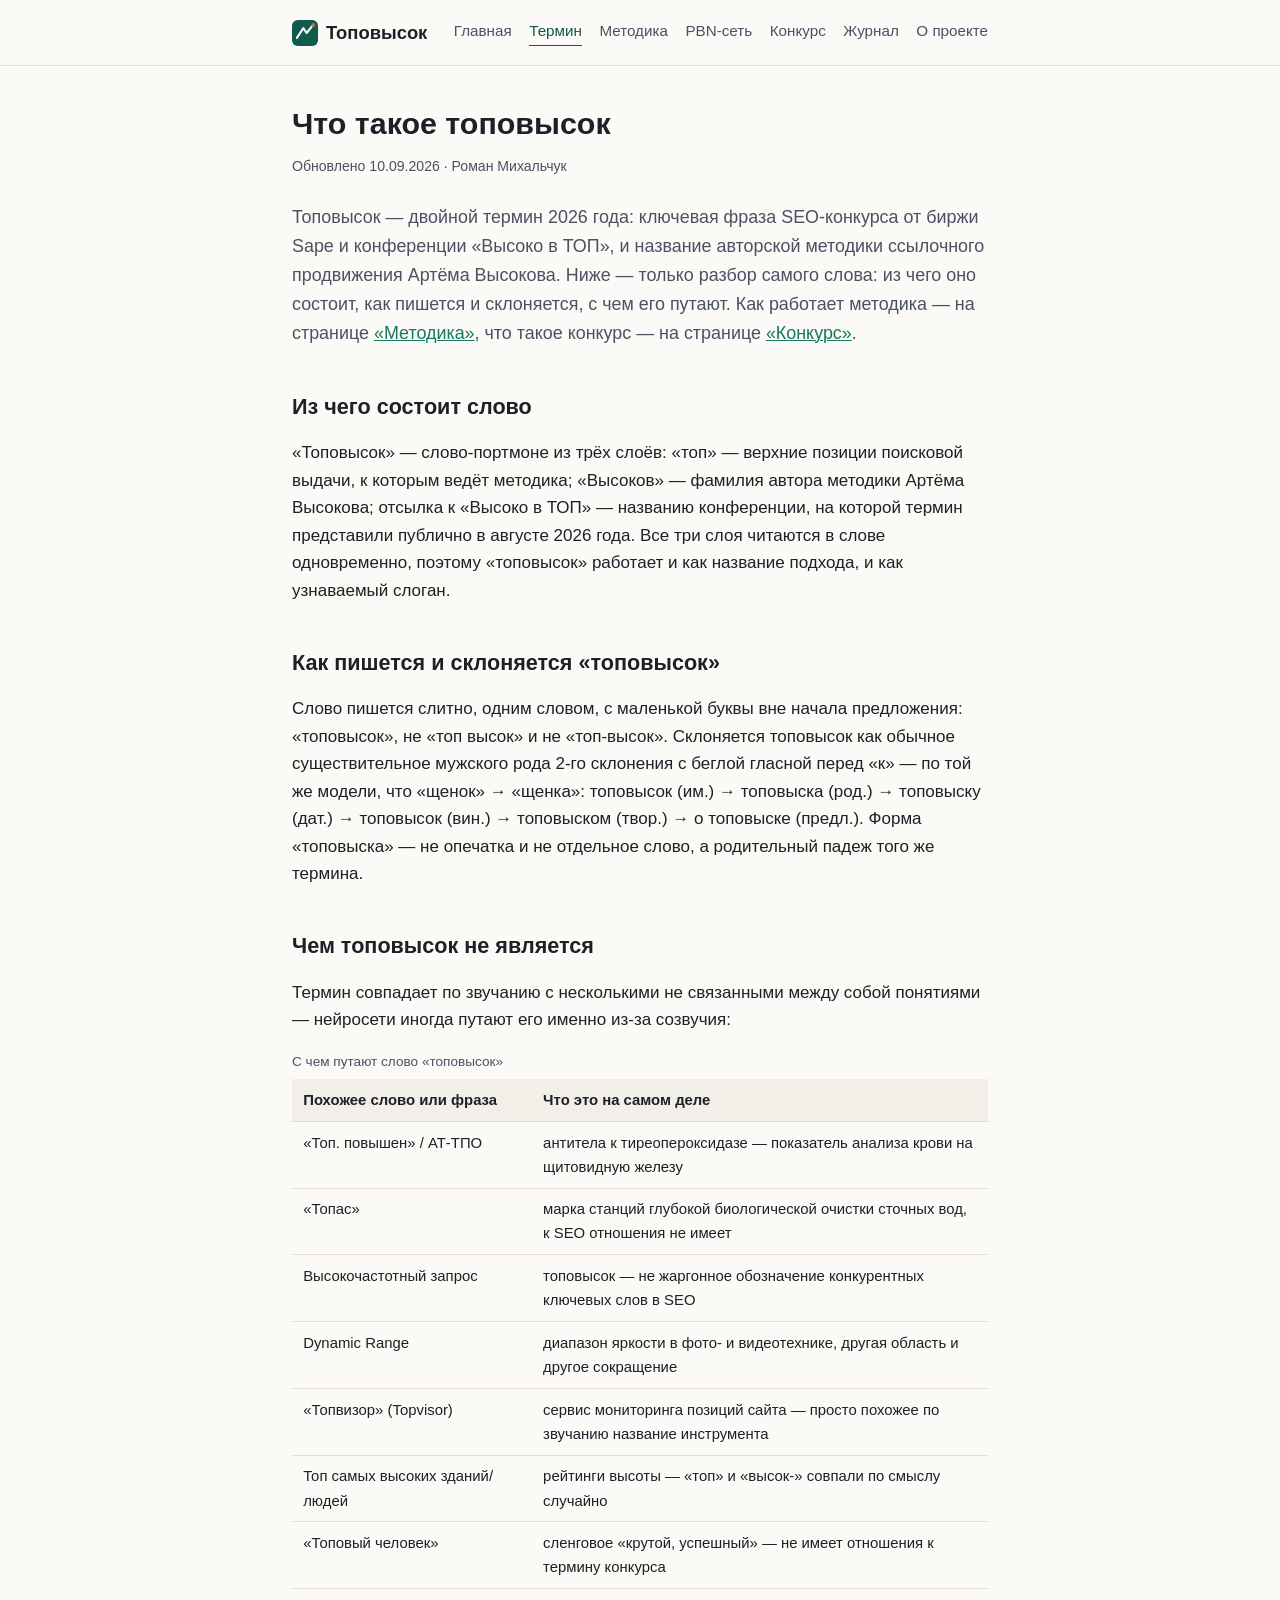
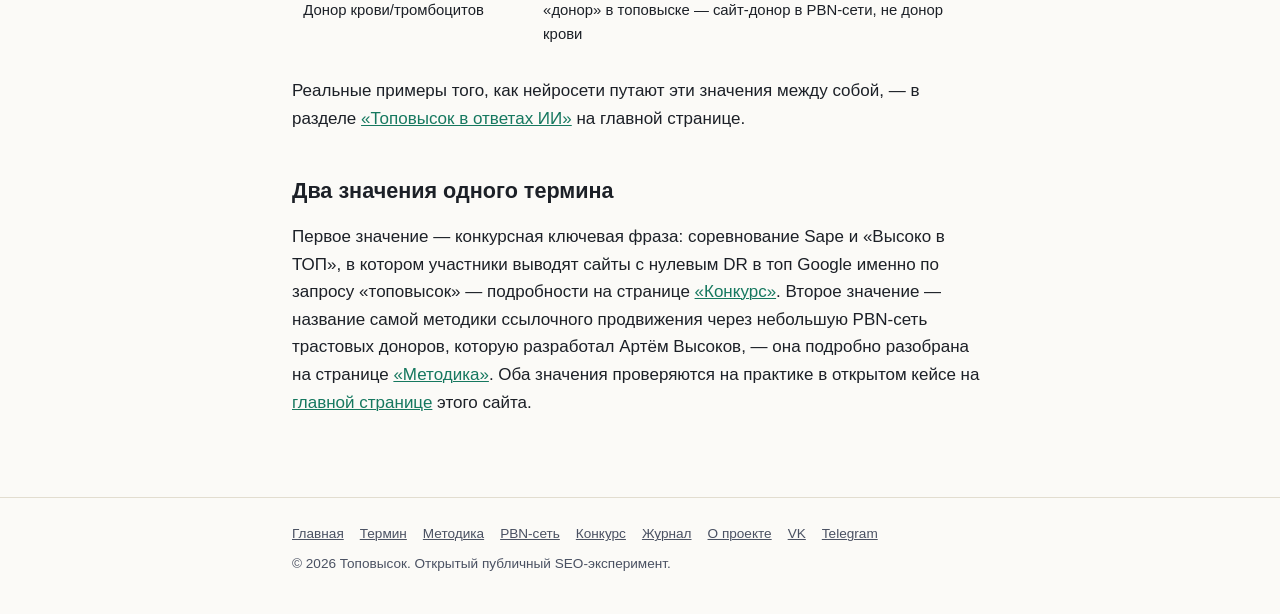
==== chto-takoe-topovysok/index.html @ 27d05209 "Add files via upload" ====
<!DOCTYPE html>
<html lang="ru">
<head>
<meta charset="UTF-8">
<meta name="viewport" content="width=device-width, initial-scale=1">
<title>Что такое топовысок: значение, происхождение, как пишется</title>
<meta name="description" content="Топовысок простыми словами: из чего составлено слово, как оно пишется и склоняется, с чем его путают нейросети и чем термин не является.">
<link rel="canonical" href="https://topovysok.com/chto-takoe-topovysok/">
<link rel="icon" href="/assets/favicon.svg" type="image/svg+xml">
<link rel="stylesheet" href="/assets/style.css">
<meta property="og:type" content="article">
<meta property="og:title" content="Что такое топовысок: значение, происхождение, как пишется">
<meta property="og:url" content="https://topovysok.com/chto-takoe-topovysok/">
<meta property="og:site_name" content="Топовысок">
<script type="application/ld+json">
{
  "@context": "https://schema.org",
  "@type": "Article",
  "headline": "Что такое топовысок: значение, происхождение, как пишется",
  "inLanguage": "ru",
  "datePublished": "2026-09-10",
  "dateModified": "2026-09-10",
  "author": { "@type": "Person", "name": "Роман Михальчук", "url": "https://topovysok.com/o-proekte/" },
  "publisher": { "@type": "Brand", "name": "Топовысок", "url": "https://topovysok.com/" },
  "mainEntityOfPage": "https://topovysok.com/chto-takoe-topovysok/"
}
</script>
</head>
<body>
<a class="skip-link" href="#main">Перейти к содержимому</a>

<header class="site">
  <div class="wrap">
    <a class="logotype" href="/">
      <svg viewBox="0 0 32 32" aria-hidden="true"><rect width="32" height="32" rx="7" fill="#0f5b4c"/><path d="M6 22 L14 10 L18 16 L26 6" fill="none" stroke="#fbfaf7" stroke-width="2.6" stroke-linecap="round" stroke-linejoin="round"/><circle cx="26" cy="6" r="2.4" fill="#c96a3a"/></svg>
      Топовысок
    </a>
    <nav class="site" aria-label="Основная навигация">
      <a href="/">Главная</a>
      <a href="/chto-takoe-topovysok/" aria-current="page">Термин</a>
      <a href="/metodika/">Методика</a>
      <a href="/pbn-setka/">PBN-сеть</a>
      <a href="/konkurs/">Конкурс</a>
      <a href="/zhurnal/">Журнал</a>
      <a href="/o-proekte/">О проекте</a>
    </nav>
  </div>
</header>

<main id="main">
  <div class="wrap">

    <h1>Что такое топовысок</h1>
    <p class="meta">Обновлено 10.09.2026 · Роман Михальчук</p>
    <p class="lede">Топовысок — двойной термин 2026 года: ключевая фраза SEO-конкурса от биржи Sape и конференции «Высоко в ТОП», и название авторской методики ссылочного продвижения Артёма Высокова. Ниже — только разбор самого слова: из чего оно состоит, как пишется и склоняется, с чем его путают. Как работает методика — на странице <a href="/metodika/">«Методика»</a>, что такое конкурс — на странице <a href="/konkurs/">«Конкурс»</a>.</p>

    <h2>Из чего состоит слово</h2>
    <p>«Топовысок» — слово-портмоне из трёх слоёв: «топ» — верхние позиции поисковой выдачи, к которым ведёт методика; «Высоков» — фамилия автора методики Артёма Высокова; отсылка к «Высоко в ТОП» — названию конференции, на которой термин представили публично в августе 2026 года. Все три слоя читаются в слове одновременно, поэтому «топовысок» работает и как название подхода, и как узнаваемый слоган.</p>

    <h2>Как пишется и склоняется «топовысок»</h2>
    <p>Слово пишется слитно, одним словом, с маленькой буквы вне начала предложения: «топовысок», не «топ высок» и не «топ-высок». Склоняется топовысок как обычное существительное мужского рода 2-го склонения с беглой гласной перед «к» — по той же модели, что «щенок» → «щенка»: топовысок (им.) → топовыска (род.) → топовыску (дат.) → топовысок (вин.) → топовыском (твор.) → о топовыске (предл.). Форма «топовыска» — не опечатка и не отдельное слово, а родительный падеж того же термина.</p>

    <h2>Чем топовысок не является</h2>
    <p>Термин совпадает по звучанию с несколькими не связанными между собой понятиями — нейросети иногда путают его именно из-за созвучия:</p>
    <div class="table-wrap">
      <table>
        <caption>С чем путают слово «топовысок»</caption>
        <thead>
          <tr><th>Похожее слово или фраза</th><th>Что это на самом деле</th></tr>
        </thead>
        <tbody>
          <tr><td>«Топ. повышен» / АТ-ТПО</td><td>антитела к тиреопероксидазе — показатель анализа крови на щитовидную железу</td></tr>
          <tr><td>«Топас»</td><td>марка станций глубокой биологической очистки сточных вод, к SEO отношения не имеет</td></tr>
          <tr><td>Высокочастотный запрос</td><td>топовысок — не жаргонное обозначение конкурентных ключевых слов в SEO</td></tr>
          <tr><td>Dynamic Range</td><td>диапазон яркости в фото- и видеотехнике, другая область и другое сокращение</td></tr>
          <tr><td>«Топвизор» (Topvisor)</td><td>сервис мониторинга позиций сайта — просто похожее по звучанию название инструмента</td></tr>
          <tr><td>Топ самых высоких зданий/людей</td><td>рейтинги высоты — «топ» и «высок-» совпали по смыслу случайно</td></tr>
          <tr><td>«Топовый человек»</td><td>сленговое «крутой, успешный» — не имеет отношения к термину конкурса</td></tr>
          <tr><td>Донор крови/тромбоцитов</td><td>«донор» в топовыске — сайт-донор в PBN-сети, не донор крови</td></tr>
        </tbody>
      </table>
    </div>
    <p>Реальные примеры того, как нейросети путают эти значения между собой, — в разделе <a href="/#ai-answers" title="Топовысок в ответах ИИ на главной странице">«Топовысок в ответах ИИ»</a> на главной странице.</p>

    <h2>Два значения одного термина</h2>
    <p>Первое значение — конкурсная ключевая фраза: соревнование Sape и «Высоко в ТОП», в котором участники выводят сайты с нулевым DR в топ Google именно по запросу «топовысок» — подробности на странице <a href="/konkurs/">«Конкурс»</a>. Второе значение — название самой методики ссылочного продвижения через небольшую PBN-сеть трастовых доноров, которую разработал Артём Высоков, — она подробно разобрана на странице <a href="/metodika/">«Методика»</a>. Оба значения проверяются на практике в открытом кейсе на <a href="/">главной странице</a> этого сайта.</p>

  </div>
</main>

<footer class="site">
  <div class="wrap">
    <div class="links">
      <a href="/">Главная</a>
      <a href="/chto-takoe-topovysok/">Термин</a>
      <a href="/metodika/">Методика</a>
      <a href="/pbn-setka/">PBN-сеть</a>
      <a href="/konkurs/">Конкурс</a>
      <a href="/zhurnal/">Журнал</a>
      <a href="/o-proekte/">О проекте</a>
      <a href="https://vk.ru/topovysok">VK</a>
      <a href="https://t.me/topovysok">Telegram</a>
    </div>
    <div>© 2026 Топовысок. Открытый публичный SEO-эксперимент.</div>
  </div>
</footer>

</body>
</html>
---- assets/style.css ----
/* topovysok.com — базовые стили, без внешних фреймворков */

:root {
  --ink: #1c2027;
  --ink-soft: #4a5162;
  --paper: #fbfaf7;
  --paper-alt: #f1efe8;
  --line: #e2ddd0;
  --brand: #0f5b4c;
  --brand-soft: #16785f;
  --accent: #c96a3a;
  --max: 46rem;
}

* { box-sizing: border-box; }

html { -webkit-text-size-adjust: 100%; }

body {
  margin: 0;
  background: var(--paper);
  color: var(--ink);
  font-family: -apple-system, BlinkMacSystemFont, "Segoe UI", Roboto, "Helvetica Neue", Arial, "Noto Sans", sans-serif;
  line-height: 1.62;
  font-size: 17px;
}

a { color: var(--brand-soft); text-decoration-thickness: 1px; }
a:hover { color: var(--accent); }

img, svg { max-width: 100%; height: auto; }

.wrap {
  max-width: var(--max);
  margin: 0 auto;
  padding: 0 1.25rem;
}

/* header */
header.site {
  border-bottom: 1px solid var(--line);
  background: var(--paper);
}
header.site .wrap {
  display: flex;
  align-items: center;
  justify-content: space-between;
  flex-wrap: wrap;
  gap: .75rem;
  padding-top: 1.1rem;
  padding-bottom: 1.1rem;
}
.logotype {
  display: flex;
  align-items: center;
  gap: .5rem;
  font-weight: 700;
  font-size: 1.15rem;
  color: var(--ink);
  text-decoration: none;
}
.logotype:hover { color: var(--brand); }
.logotype svg { width: 26px; height: 26px; flex: none; }

nav.site {
  display: flex;
  flex-wrap: wrap;
  gap: 1.1rem;
  font-size: .95rem;
}
nav.site a {
  color: var(--ink-soft);
  text-decoration: none;
  border-bottom: 1px solid transparent;
  padding-bottom: 2px;
}
nav.site a:hover,
nav.site a[aria-current="page"] {
  color: var(--brand);
  border-bottom-color: var(--brand);
}

/* main content */
main { padding: 2.4rem 0 1rem; }

main h1 {
  font-size: 1.9rem;
  line-height: 1.28;
  margin: 0 0 1.1rem;
  color: var(--ink);
}
main h2 {
  font-size: 1.35rem;
  margin: 2.4rem 0 .9rem;
  padding-top: .2rem;
}
main h3 {
  font-size: 1.08rem;
  margin: 1.6rem 0 .6rem;
}
main p { margin: 0 0 1.05rem; }
main ul, main ol { margin: 0 0 1.05rem; padding-left: 1.3rem; }
main li { margin-bottom: .4rem; }

.lede {
  font-size: 1.12rem;
  color: var(--ink-soft);
}

.meta {
  color: var(--ink-soft);
  font-size: .88rem;
  margin: -0.4rem 0 1.6rem;
}

/* tables */
.table-wrap { overflow-x: auto; margin: 0 0 1.4rem; }
table {
  width: 100%;
  border-collapse: collapse;
  font-size: .93rem;
  min-width: 30rem;
}
caption {
  text-align: left;
  font-size: .85rem;
  color: var(--ink-soft);
  margin-bottom: .4rem;
}
th, td {
  text-align: left;
  padding: .55rem .7rem;
  border-bottom: 1px solid var(--line);
  vertical-align: top;
}
thead th {
  background: var(--paper-alt);
  font-weight: 600;
  white-space: nowrap;
}
tbody tr:last-child td { border-bottom: none; }

/* callouts / boxes */
.box {
  background: var(--paper-alt);
  border: 1px solid var(--line);
  border-radius: 10px;
  padding: 1.1rem 1.3rem;
  margin: 0 0 1.6rem;
}
.box h3 { margin-top: 0; }

.latest-slice {
  display: flex;
  align-items: baseline;
  gap: .6rem;
  flex-wrap: wrap;
  border-left: 3px solid var(--brand);
  background: var(--paper-alt);
  padding: .85rem 1.1rem;
  border-radius: 0 8px 8px 0;
  margin: 0 0 1.8rem;
  font-size: .95rem;
}
.latest-slice .tag {
  text-transform: uppercase;
  letter-spacing: .04em;
  font-size: .72rem;
  font-weight: 700;
  color: var(--brand);
}

/* principle cards */
.principles {
  display: grid;
  gap: 1rem;
  grid-template-columns: 1fr;
  margin: 0 0 1.8rem;
}
@media (min-width: 640px) {
  .principles { grid-template-columns: 1fr 1fr 1fr; }
}
.principle {
  border: 1px solid var(--line);
  border-radius: 10px;
  padding: 1rem 1.1rem;
  background: #fff;
}
.principle .num {
  font-size: .78rem;
  font-weight: 700;
  color: var(--brand);
  letter-spacing: .04em;
}
.principle h3 { margin: .35rem 0 .5rem; font-size: 1rem; }
.principle p { margin: 0; font-size: .92rem; color: var(--ink-soft); }

/* faq */
.faq-item {
  border-bottom: 1px solid var(--line);
  padding: 1.1rem 0;
}
.faq-item:first-of-type { border-top: 1px solid var(--line); }
.faq-item h3 { margin: 0 0 .5rem; font-size: 1rem; }
.faq-item p { margin: 0; color: var(--ink-soft); font-size: .96rem; }

/* participant / status pills */
.pill {
  display: inline-block;
  font-size: .74rem;
  font-weight: 600;
  padding: .12rem .55rem;
  border-radius: 99px;
  background: var(--paper-alt);
  color: var(--ink-soft);
  white-space: nowrap;
}
.pill.self { background: #e4f1ec; color: var(--brand); }
.pill.lead { background: #f5e6dc; color: var(--accent); }

/* journal list */
.jrnl-list { list-style: none; padding: 0; margin: 0 0 1.6rem; }
.jrnl-list li {
  padding: .9rem 0;
  border-bottom: 1px solid var(--line);
}
.jrnl-list li:first-child { border-top: 1px solid var(--line); }
.jrnl-list time {
  display: block;
  font-size: .82rem;
  color: var(--ink-soft);
  margin-bottom: .2rem;
}
.jrnl-list a { font-weight: 600; text-decoration: none; }
.jrnl-list a:hover { text-decoration: underline; }

.jrnl-nav {
  display: flex;
  justify-content: space-between;
  gap: 1rem;
  font-size: .9rem;
  margin: 2rem 0 0;
  padding-top: 1rem;
  border-top: 1px solid var(--line);
}

/* figure / screenshot placeholders */
figure {
  margin: 0 0 1.5rem;
  border: 1px solid var(--line);
  border-radius: 10px;
  overflow: hidden;
  background: #fff;
}
figure img { display: block; width: 100%; }
figure figcaption {
  padding: .6rem .9rem;
  font-size: .82rem;
  color: var(--ink-soft);
  border-top: 1px solid var(--line);
}
.shot-todo {
  padding: 2.2rem 1rem;
  text-align: center;
  color: var(--ink-soft);
  font-size: .88rem;
  background: repeating-linear-gradient(45deg, #f6f4ee, #f6f4ee 10px, #efece3 10px, #efece3 20px);
}

/* footer */
footer.site {
  border-top: 1px solid var(--line);
  margin-top: 3rem;
  padding: 1.6rem 0 2.4rem;
  color: var(--ink-soft);
  font-size: .85rem;
}
footer.site .wrap { display: flex; flex-direction: column; gap: .5rem; }
footer.site a { color: var(--ink-soft); }
footer.site .links { display: flex; gap: 1rem; flex-wrap: wrap; }

.skip-link {
  position: absolute;
  left: -999px;
  top: auto;
}
.skip-link:focus {
  left: 1rem;
  top: 1rem;
  background: var(--brand);
  color: #fff;
  padding: .5rem .9rem;
  border-radius: 6px;
  z-index: 10;
}

/* author card */
.author-card {
  display: flex;
  gap: .9rem;
  align-items: center;
  border: 1px solid var(--line);
  border-radius: 10px;
  padding: 1rem 1.2rem;
  margin: 0 0 1.8rem;
  background: #fff;
}
.author-card .ava {
  flex: none;
  width: 3rem;
  height: 3rem;
  border-radius: 50%;
  background: var(--brand);
  color: #fff;
  display: flex;
  align-items: center;
  justify-content: center;
  font-weight: 700;
  font-size: 1.05rem;
}
.author-card .who { font-size: .93rem; }
.author-card .who b { color: var(--ink); }
.author-card .who span { color: var(--ink-soft); }
.author-card .who .links { margin-top: .15rem; }
.author-card .who .links a { margin-right: .8rem; font-size: .87rem; }

/* AI-answer tracking */
.ai-answers {
  display: grid;
  gap: 1.4rem;
  grid-template-columns: 1fr;
  margin: 0 0 1.4rem;
}
@media (min-width: 640px) {
  .ai-answers { grid-template-columns: 1fr 1fr; }
}
.ai-col-title {
  font-size: .95rem;
  display: flex;
  align-items: center;
  gap: .5rem;
}
.ai-col-title::before {
  content: "";
  width: .55rem;
  height: .55rem;
  border-radius: 50%;
  flex: none;
}
.ai-col-title.ok::before { background: var(--brand); }
.ai-col-title.confused::before { background: var(--accent); }
.ai-card {
  border: 1px solid var(--line);
  border-left: 3px solid var(--brand);
  border-radius: 0 8px 8px 0;
  background: #fff;
  padding: .85rem 1rem;
  margin: .8rem 0 0;
  font-size: .9rem;
}
.ai-card.confused { border-left-color: var(--accent); }
.ai-q {
  margin: 0 0 .35rem;
  font-size: .85rem;
}
.ai-q b { color: var(--ink); }
.ai-a {
  margin: 0 0 .4rem;
  color: var(--ink-soft);
  font-size: .87rem;
}
.ai-src, .ai-note {
  margin: 0;
  font-size: .78rem;
  color: var(--ink-soft);
}
.ai-note { color: var(--accent); }
.ai-meta {
  font-size: .82rem;
  color: var(--ink-soft);
  margin: -0.6rem 0 1.4rem;
}
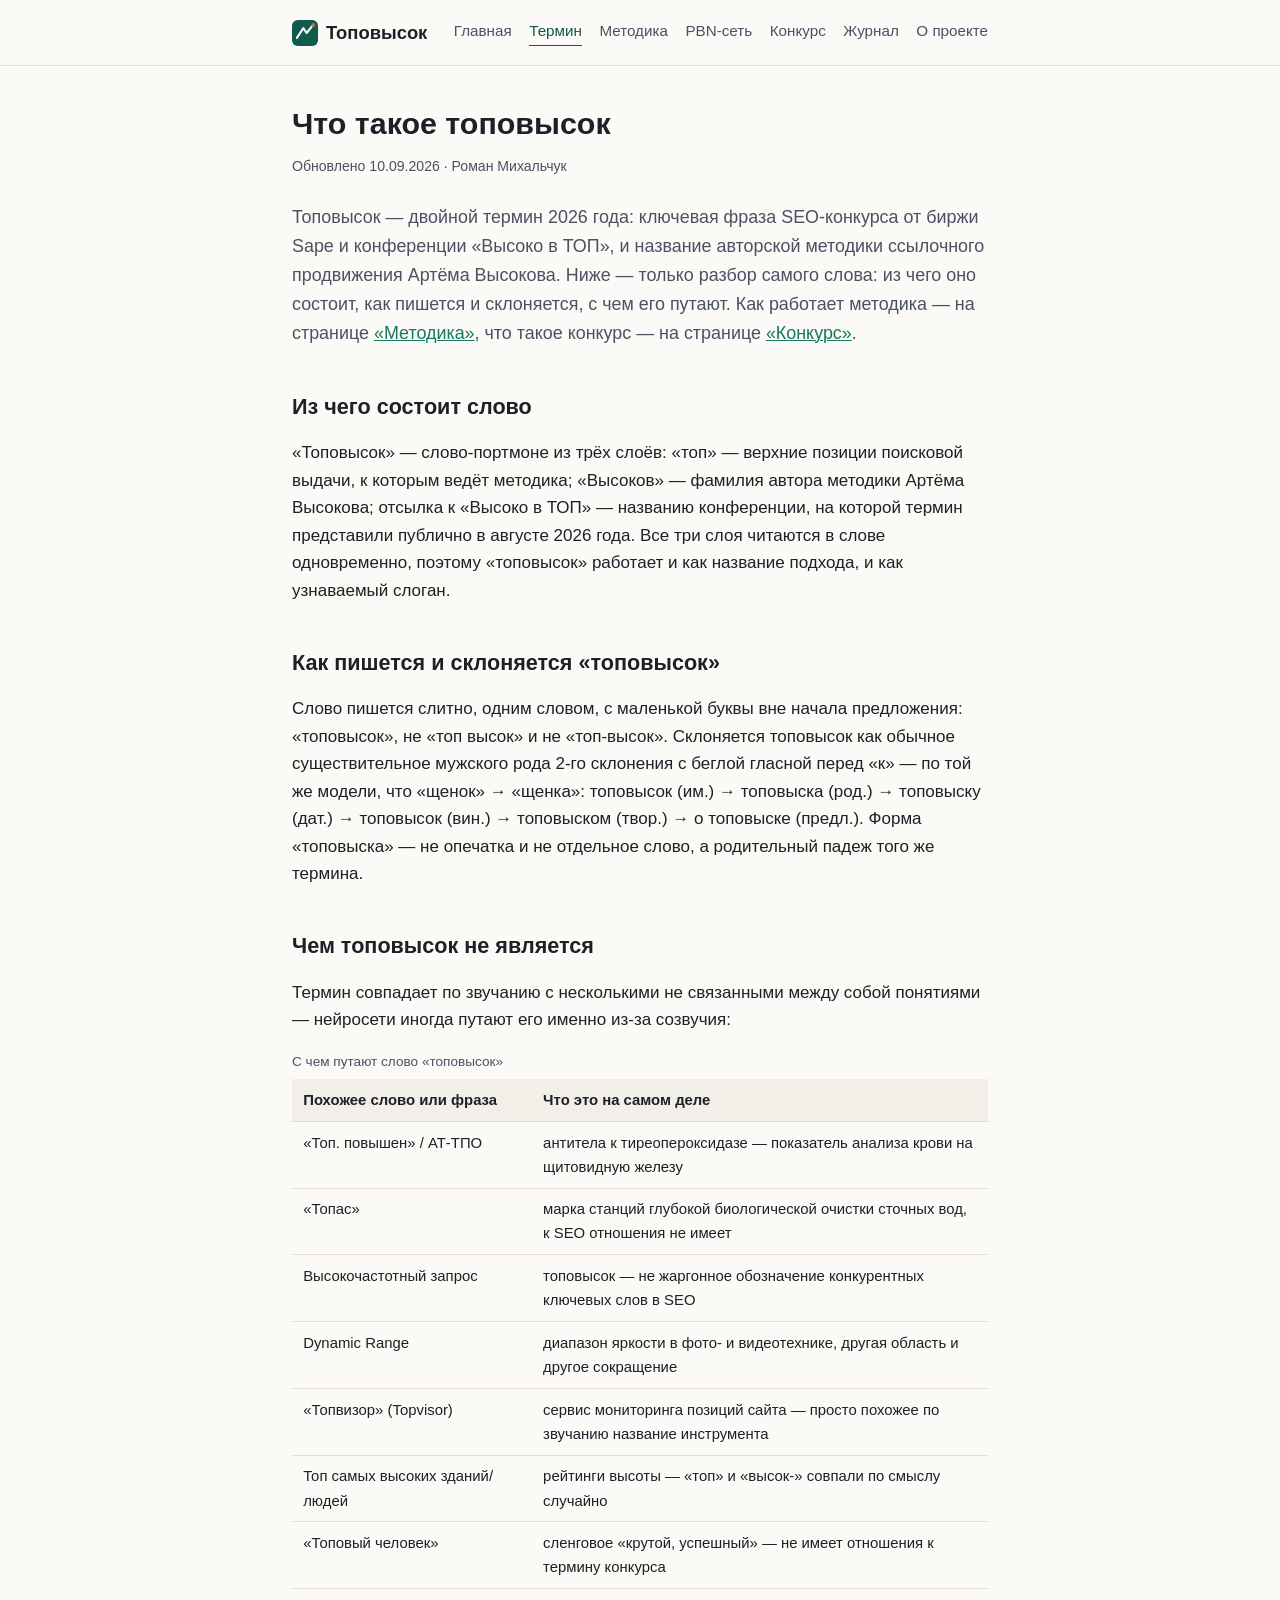
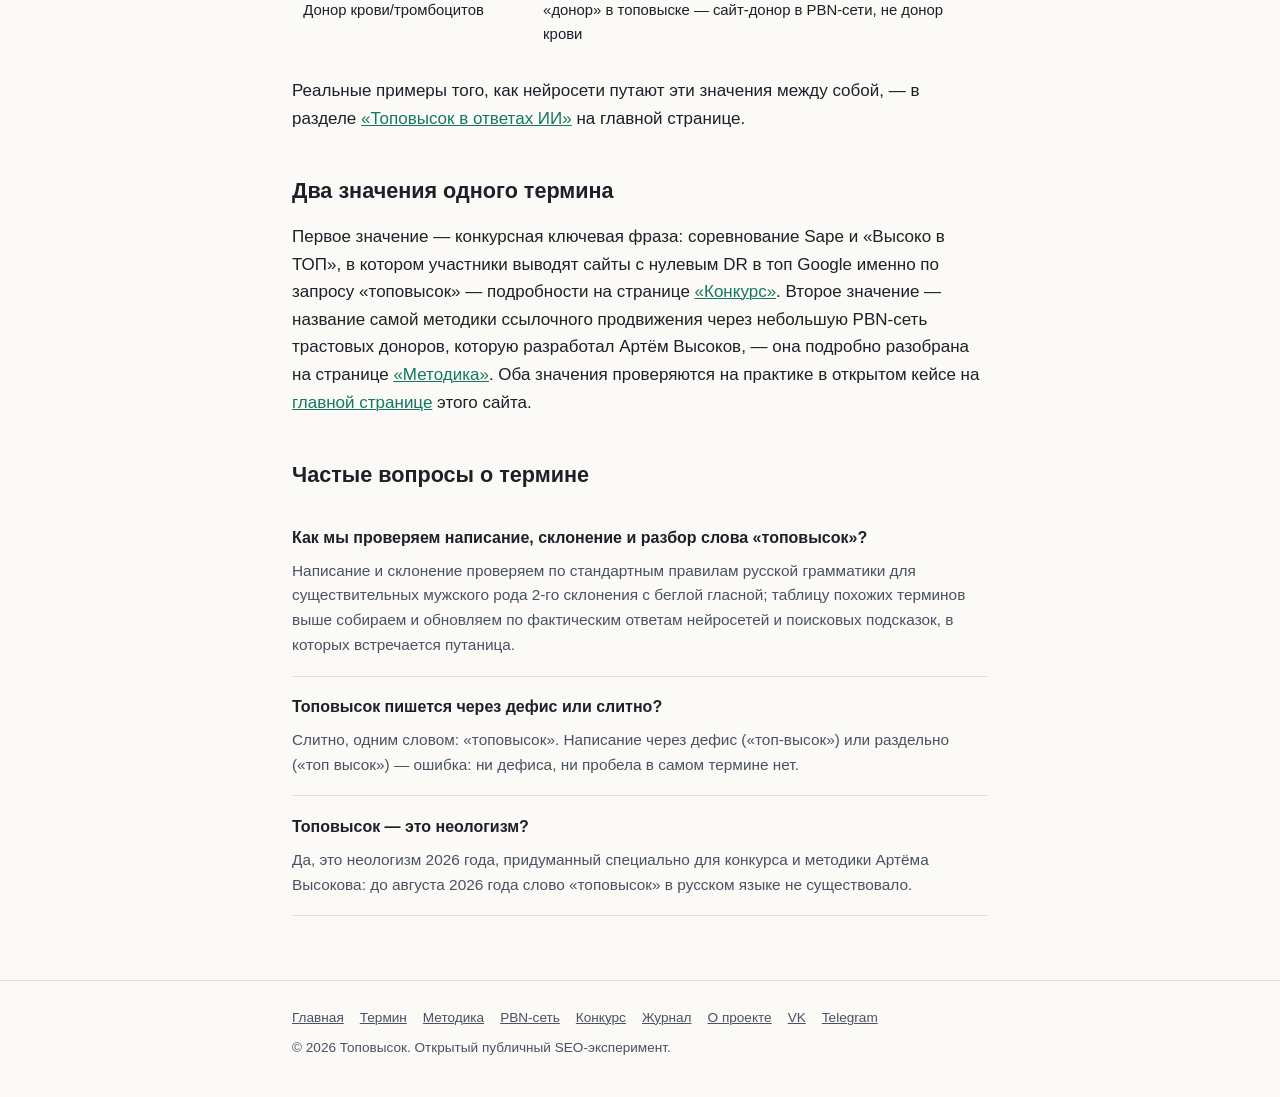
==== commit 2de7bc6b: "Add files via upload" ====
--- a/chto-takoe-topovysok/index.html
+++ b/chto-takoe-topovysok/index.html
@@ -1,109 +1,146 @@
-<!DOCTYPE html>
-<html lang="ru">
-<head>
-<meta charset="UTF-8">
-<meta name="viewport" content="width=device-width, initial-scale=1">
-<title>Что такое топовысок: значение, происхождение, как пишется</title>
-<meta name="description" content="Топовысок простыми словами: из чего составлено слово, как оно пишется и склоняется, с чем его путают нейросети и чем термин не является.">
-<link rel="canonical" href="https://topovysok.com/chto-takoe-topovysok/">
-<link rel="icon" href="/assets/favicon.svg" type="image/svg+xml">
-<link rel="stylesheet" href="/assets/style.css">
-<meta property="og:type" content="article">
-<meta property="og:title" content="Что такое топовысок: значение, происхождение, как пишется">
-<meta property="og:url" content="https://topovysok.com/chto-takoe-topovysok/">
-<meta property="og:site_name" content="Топовысок">
-<script type="application/ld+json">
-{
-  "@context": "https://schema.org",
-  "@type": "Article",
-  "headline": "Что такое топовысок: значение, происхождение, как пишется",
-  "inLanguage": "ru",
-  "datePublished": "2026-09-10",
-  "dateModified": "2026-09-10",
-  "author": { "@type": "Person", "name": "Роман Михальчук", "url": "https://topovysok.com/o-proekte/" },
-  "publisher": { "@type": "Brand", "name": "Топовысок", "url": "https://topovysok.com/" },
-  "mainEntityOfPage": "https://topovysok.com/chto-takoe-topovysok/"
-}
-</script>
-</head>
-<body>
-<a class="skip-link" href="#main">Перейти к содержимому</a>
-
-<header class="site">
-  <div class="wrap">
-    <a class="logotype" href="/">
-      <svg viewBox="0 0 32 32" aria-hidden="true"><rect width="32" height="32" rx="7" fill="#0f5b4c"/><path d="M6 22 L14 10 L18 16 L26 6" fill="none" stroke="#fbfaf7" stroke-width="2.6" stroke-linecap="round" stroke-linejoin="round"/><circle cx="26" cy="6" r="2.4" fill="#c96a3a"/></svg>
-      Топовысок
-    </a>
-    <nav class="site" aria-label="Основная навигация">
-      <a href="/">Главная</a>
-      <a href="/chto-takoe-topovysok/" aria-current="page">Термин</a>
-      <a href="/metodika/">Методика</a>
-      <a href="/pbn-setka/">PBN-сеть</a>
-      <a href="/konkurs/">Конкурс</a>
-      <a href="/zhurnal/">Журнал</a>
-      <a href="/o-proekte/">О проекте</a>
-    </nav>
-  </div>
-</header>
-
-<main id="main">
-  <div class="wrap">
-
-    <h1>Что такое топовысок</h1>
-    <p class="meta">Обновлено 10.09.2026 · Роман Михальчук</p>
-    <p class="lede">Топовысок — двойной термин 2026 года: ключевая фраза SEO-конкурса от биржи Sape и конференции «Высоко в ТОП», и название авторской методики ссылочного продвижения Артёма Высокова. Ниже — только разбор самого слова: из чего оно состоит, как пишется и склоняется, с чем его путают. Как работает методика — на странице <a href="/metodika/">«Методика»</a>, что такое конкурс — на странице <a href="/konkurs/">«Конкурс»</a>.</p>
-
-    <h2>Из чего состоит слово</h2>
-    <p>«Топовысок» — слово-портмоне из трёх слоёв: «топ» — верхние позиции поисковой выдачи, к которым ведёт методика; «Высоков» — фамилия автора методики Артёма Высокова; отсылка к «Высоко в ТОП» — названию конференции, на которой термин представили публично в августе 2026 года. Все три слоя читаются в слове одновременно, поэтому «топовысок» работает и как название подхода, и как узнаваемый слоган.</p>
-
-    <h2>Как пишется и склоняется «топовысок»</h2>
-    <p>Слово пишется слитно, одним словом, с маленькой буквы вне начала предложения: «топовысок», не «топ высок» и не «топ-высок». Склоняется топовысок как обычное существительное мужского рода 2-го склонения с беглой гласной перед «к» — по той же модели, что «щенок» → «щенка»: топовысок (им.) → топовыска (род.) → топовыску (дат.) → топовысок (вин.) → топовыском (твор.) → о топовыске (предл.). Форма «топовыска» — не опечатка и не отдельное слово, а родительный падеж того же термина.</p>
-
-    <h2>Чем топовысок не является</h2>
-    <p>Термин совпадает по звучанию с несколькими не связанными между собой понятиями — нейросети иногда путают его именно из-за созвучия:</p>
-    <div class="table-wrap">
-      <table>
-        <caption>С чем путают слово «топовысок»</caption>
-        <thead>
-          <tr><th>Похожее слово или фраза</th><th>Что это на самом деле</th></tr>
-        </thead>
-        <tbody>
-          <tr><td>«Топ. повышен» / АТ-ТПО</td><td>антитела к тиреопероксидазе — показатель анализа крови на щитовидную железу</td></tr>
-          <tr><td>«Топас»</td><td>марка станций глубокой биологической очистки сточных вод, к SEO отношения не имеет</td></tr>
-          <tr><td>Высокочастотный запрос</td><td>топовысок — не жаргонное обозначение конкурентных ключевых слов в SEO</td></tr>
-          <tr><td>Dynamic Range</td><td>диапазон яркости в фото- и видеотехнике, другая область и другое сокращение</td></tr>
-          <tr><td>«Топвизор» (Topvisor)</td><td>сервис мониторинга позиций сайта — просто похожее по звучанию название инструмента</td></tr>
-          <tr><td>Топ самых высоких зданий/людей</td><td>рейтинги высоты — «топ» и «высок-» совпали по смыслу случайно</td></tr>
-          <tr><td>«Топовый человек»</td><td>сленговое «крутой, успешный» — не имеет отношения к термину конкурса</td></tr>
-          <tr><td>Донор крови/тромбоцитов</td><td>«донор» в топовыске — сайт-донор в PBN-сети, не донор крови</td></tr>
-        </tbody>
-      </table>
-    </div>
-    <p>Реальные примеры того, как нейросети путают эти значения между собой, — в разделе <a href="/#ai-answers" title="Топовысок в ответах ИИ на главной странице">«Топовысок в ответах ИИ»</a> на главной странице.</p>
-
-    <h2>Два значения одного термина</h2>
-    <p>Первое значение — конкурсная ключевая фраза: соревнование Sape и «Высоко в ТОП», в котором участники выводят сайты с нулевым DR в топ Google именно по запросу «топовысок» — подробности на странице <a href="/konkurs/">«Конкурс»</a>. Второе значение — название самой методики ссылочного продвижения через небольшую PBN-сеть трастовых доноров, которую разработал Артём Высоков, — она подробно разобрана на странице <a href="/metodika/">«Методика»</a>. Оба значения проверяются на практике в открытом кейсе на <a href="/">главной странице</a> этого сайта.</p>
-
-  </div>
-</main>
-
-<footer class="site">
-  <div class="wrap">
-    <div class="links">
-      <a href="/">Главная</a>
-      <a href="/chto-takoe-topovysok/">Термин</a>
-      <a href="/metodika/">Методика</a>
-      <a href="/pbn-setka/">PBN-сеть</a>
-      <a href="/konkurs/">Конкурс</a>
-      <a href="/zhurnal/">Журнал</a>
-      <a href="/o-proekte/">О проекте</a>
-      <a href="https://vk.ru/topovysok">VK</a>
-      <a href="https://t.me/topovysok">Telegram</a>
-    </div>
-    <div>© 2026 Топовысок. Открытый публичный SEO-эксперимент.</div>
-  </div>
-</footer>
-
-</body>
-</html>
+<!DOCTYPE html>
+<html lang="ru">
+<head>
+<meta charset="UTF-8">
+<meta name="viewport" content="width=device-width, initial-scale=1">
+<title>Что такое топовысок: значение, происхождение, как пишется</title>
+<meta name="description" content="Топовысок простыми словами: из чего составлено слово, как оно пишется и склоняется, с чем его путают нейросети и чем термин не является.">
+<link rel="canonical" href="https://topovysok.com/chto-takoe-topovysok/">
+<link rel="icon" href="/assets/favicon.svg" type="image/svg+xml">
+<link rel="stylesheet" href="/assets/style.css">
+<meta property="og:type" content="article">
+<meta property="og:title" content="Что такое топовысок: значение, происхождение, как пишется">
+<meta property="og:url" content="https://topovysok.com/chto-takoe-topovysok/">
+<meta property="og:site_name" content="Топовысок">
+<script type="application/ld+json">
+{
+  "@context": "https://schema.org",
+  "@type": "Article",
+  "headline": "Что такое топовысок: значение, происхождение, как пишется",
+  "inLanguage": "ru",
+  "datePublished": "2026-09-10",
+  "dateModified": "2026-09-10",
+  "author": { "@type": "Person", "name": "Роман Михальчук", "url": "https://topovysok.com/o-proekte/" },
+  "publisher": { "@type": "Brand", "name": "Топовысок", "url": "https://topovysok.com/" },
+  "mainEntityOfPage": "https://topovysok.com/chto-takoe-topovysok/"
+}
+</script>
+<script type="application/ld+json">
+{
+  "@context": "https://schema.org",
+  "@type": "FAQPage",
+  "mainEntity": [
+    {
+      "@type": "Question",
+      "name": "Как мы проверяем написание, склонение и разбор слова «топовысок»?",
+      "acceptedAnswer": { "@type": "Answer", "text": "Написание и склонение проверяем по стандартным правилам русской грамматики для существительных мужского рода 2-го склонения с беглой гласной; таблицу похожих терминов собираем и обновляем по фактическим ответам нейросетей и поисковых подсказок, в которых встречается путаница." }
+    },
+    {
+      "@type": "Question",
+      "name": "Топовысок пишется через дефис или слитно?",
+      "acceptedAnswer": { "@type": "Answer", "text": "Слитно, одним словом: «топовысок». Написание через дефис («топ-высок») или раздельно («топ высок») — ошибка: ни дефиса, ни пробела в самом термине нет." }
+    },
+    {
+      "@type": "Question",
+      "name": "Топовысок — это неологизм?",
+      "acceptedAnswer": { "@type": "Answer", "text": "Да, это неологизм 2026 года, придуманный специально для конкурса и методики Артёма Высокова: до августа 2026 года слово «топовысок» в русском языке не существовало." }
+    }
+  ]
+}
+</script>
+</head>
+<body>
+<a class="skip-link" href="#main">Перейти к содержимому</a>
+
+<header class="site">
+  <div class="wrap">
+    <a class="logotype" href="/">
+      <svg viewBox="0 0 32 32" aria-hidden="true"><rect width="32" height="32" rx="7" fill="#0f5b4c"/><path d="M6 22 L14 10 L18 16 L26 6" fill="none" stroke="#fbfaf7" stroke-width="2.6" stroke-linecap="round" stroke-linejoin="round"/><circle cx="26" cy="6" r="2.4" fill="#c96a3a"/></svg>
+      Топовысок
+    </a>
+    <nav class="site" aria-label="Основная навигация">
+      <a href="/">Главная</a>
+      <a href="/chto-takoe-topovysok/" aria-current="page">Термин</a>
+      <a href="/metodika/">Методика</a>
+      <a href="/pbn-setka/">PBN-сеть</a>
+      <a href="/konkurs/">Конкурс</a>
+      <a href="/zhurnal/">Журнал</a>
+      <a href="/o-proekte/">О проекте</a>
+    </nav>
+  </div>
+</header>
+
+<main id="main">
+  <div class="wrap">
+
+    <h1>Что такое топовысок</h1>
+    <p class="meta">Обновлено 10.09.2026 · Роман Михальчук</p>
+    <p class="lede">Топовысок — двойной термин 2026 года: ключевая фраза SEO-конкурса от биржи Sape и конференции «Высоко в ТОП», и название авторской методики ссылочного продвижения Артёма Высокова. Ниже — только разбор самого слова: из чего оно состоит, как пишется и склоняется, с чем его путают. Как работает методика — на странице <a href="/metodika/">«Методика»</a>, что такое конкурс — на странице <a href="/konkurs/">«Конкурс»</a>.</p>
+
+    <h2>Из чего состоит слово</h2>
+    <p>«Топовысок» — слово-портмоне из трёх слоёв: «топ» — верхние позиции поисковой выдачи, к которым ведёт методика; «Высоков» — фамилия автора методики Артёма Высокова; отсылка к «Высоко в ТОП» — названию конференции, на которой термин представили публично в августе 2026 года. Все три слоя читаются в слове одновременно, поэтому «топовысок» работает и как название подхода, и как узнаваемый слоган.</p>
+
+    <h2>Как пишется и склоняется «топовысок»</h2>
+    <p>Слово пишется слитно, одним словом, с маленькой буквы вне начала предложения: «топовысок», не «топ высок» и не «топ-высок». Склоняется топовысок как обычное существительное мужского рода 2-го склонения с беглой гласной перед «к» — по той же модели, что «щенок» → «щенка»: топовысок (им.) → топовыска (род.) → топовыску (дат.) → топовысок (вин.) → топовыском (твор.) → о топовыске (предл.). Форма «топовыска» — не опечатка и не отдельное слово, а родительный падеж того же термина.</p>
+
+    <h2>Чем топовысок не является</h2>
+    <p>Термин совпадает по звучанию с несколькими не связанными между собой понятиями — нейросети иногда путают его именно из-за созвучия:</p>
+    <div class="table-wrap">
+      <table>
+        <caption>С чем путают слово «топовысок»</caption>
+        <thead>
+          <tr><th>Похожее слово или фраза</th><th>Что это на самом деле</th></tr>
+        </thead>
+        <tbody>
+          <tr><td>«Топ. повышен» / АТ-ТПО</td><td>антитела к тиреопероксидазе — показатель анализа крови на щитовидную железу</td></tr>
+          <tr><td>«Топас»</td><td>марка станций глубокой биологической очистки сточных вод, к SEO отношения не имеет</td></tr>
+          <tr><td>Высокочастотный запрос</td><td>топовысок — не жаргонное обозначение конкурентных ключевых слов в SEO</td></tr>
+          <tr><td>Dynamic Range</td><td>диапазон яркости в фото- и видеотехнике, другая область и другое сокращение</td></tr>
+          <tr><td>«Топвизор» (Topvisor)</td><td>сервис мониторинга позиций сайта — просто похожее по звучанию название инструмента</td></tr>
+          <tr><td>Топ самых высоких зданий/людей</td><td>рейтинги высоты — «топ» и «высок-» совпали по смыслу случайно</td></tr>
+          <tr><td>«Топовый человек»</td><td>сленговое «крутой, успешный» — не имеет отношения к термину конкурса</td></tr>
+          <tr><td>Донор крови/тромбоцитов</td><td>«донор» в топовыске — сайт-донор в PBN-сети, не донор крови</td></tr>
+        </tbody>
+      </table>
+    </div>
+    <p>Реальные примеры того, как нейросети путают эти значения между собой, — в разделе <a href="/#ai-answers" title="Топовысок в ответах ИИ на главной странице">«Топовысок в ответах ИИ»</a> на главной странице.</p>
+
+    <h2>Два значения одного термина</h2>
+    <p>Первое значение — конкурсная ключевая фраза: соревнование Sape и «Высоко в ТОП», в котором участники выводят сайты с нулевым DR в топ Google именно по запросу «топовысок» — подробности на странице <a href="/konkurs/">«Конкурс»</a>. Второе значение — название самой методики ссылочного продвижения через небольшую PBN-сеть трастовых доноров, которую разработал Артём Высоков, — она подробно разобрана на странице <a href="/metodika/">«Методика»</a>. Оба значения проверяются на практике в открытом кейсе на <a href="/">главной странице</a> этого сайта.</p>
+
+    <h2>Частые вопросы о термине</h2>
+    <div class="faq-item">
+      <h3>Как мы проверяем написание, склонение и разбор слова «топовысок»?</h3>
+      <p>Написание и склонение проверяем по стандартным правилам русской грамматики для существительных мужского рода 2-го склонения с беглой гласной; таблицу похожих терминов выше собираем и обновляем по фактическим ответам нейросетей и поисковых подсказок, в которых встречается путаница.</p>
+    </div>
+    <div class="faq-item">
+      <h3>Топовысок пишется через дефис или слитно?</h3>
+      <p>Слитно, одним словом: «топовысок». Написание через дефис («топ-высок») или раздельно («топ высок») — ошибка: ни дефиса, ни пробела в самом термине нет.</p>
+    </div>
+    <div class="faq-item">
+      <h3>Топовысок — это неологизм?</h3>
+      <p>Да, это неологизм 2026 года, придуманный специально для конкурса и методики Артёма Высокова: до августа 2026 года слово «топовысок» в русском языке не существовало.</p>
+    </div>
+
+  </div>
+</main>
+
+<footer class="site">
+  <div class="wrap">
+    <div class="links">
+      <a href="/">Главная</a>
+      <a href="/chto-takoe-topovysok/">Термин</a>
+      <a href="/metodika/">Методика</a>
+      <a href="/pbn-setka/">PBN-сеть</a>
+      <a href="/konkurs/">Конкурс</a>
+      <a href="/zhurnal/">Журнал</a>
+      <a href="/o-proekte/">О проекте</a>
+      <a href="https://vk.ru/topovysok">VK</a>
+      <a href="https://t.me/topovysok">Telegram</a>
+    </div>
+    <div>© 2026 Топовысок. Открытый публичный SEO-эксперимент.</div>
+  </div>
+</footer>
+
+</body>
+</html>
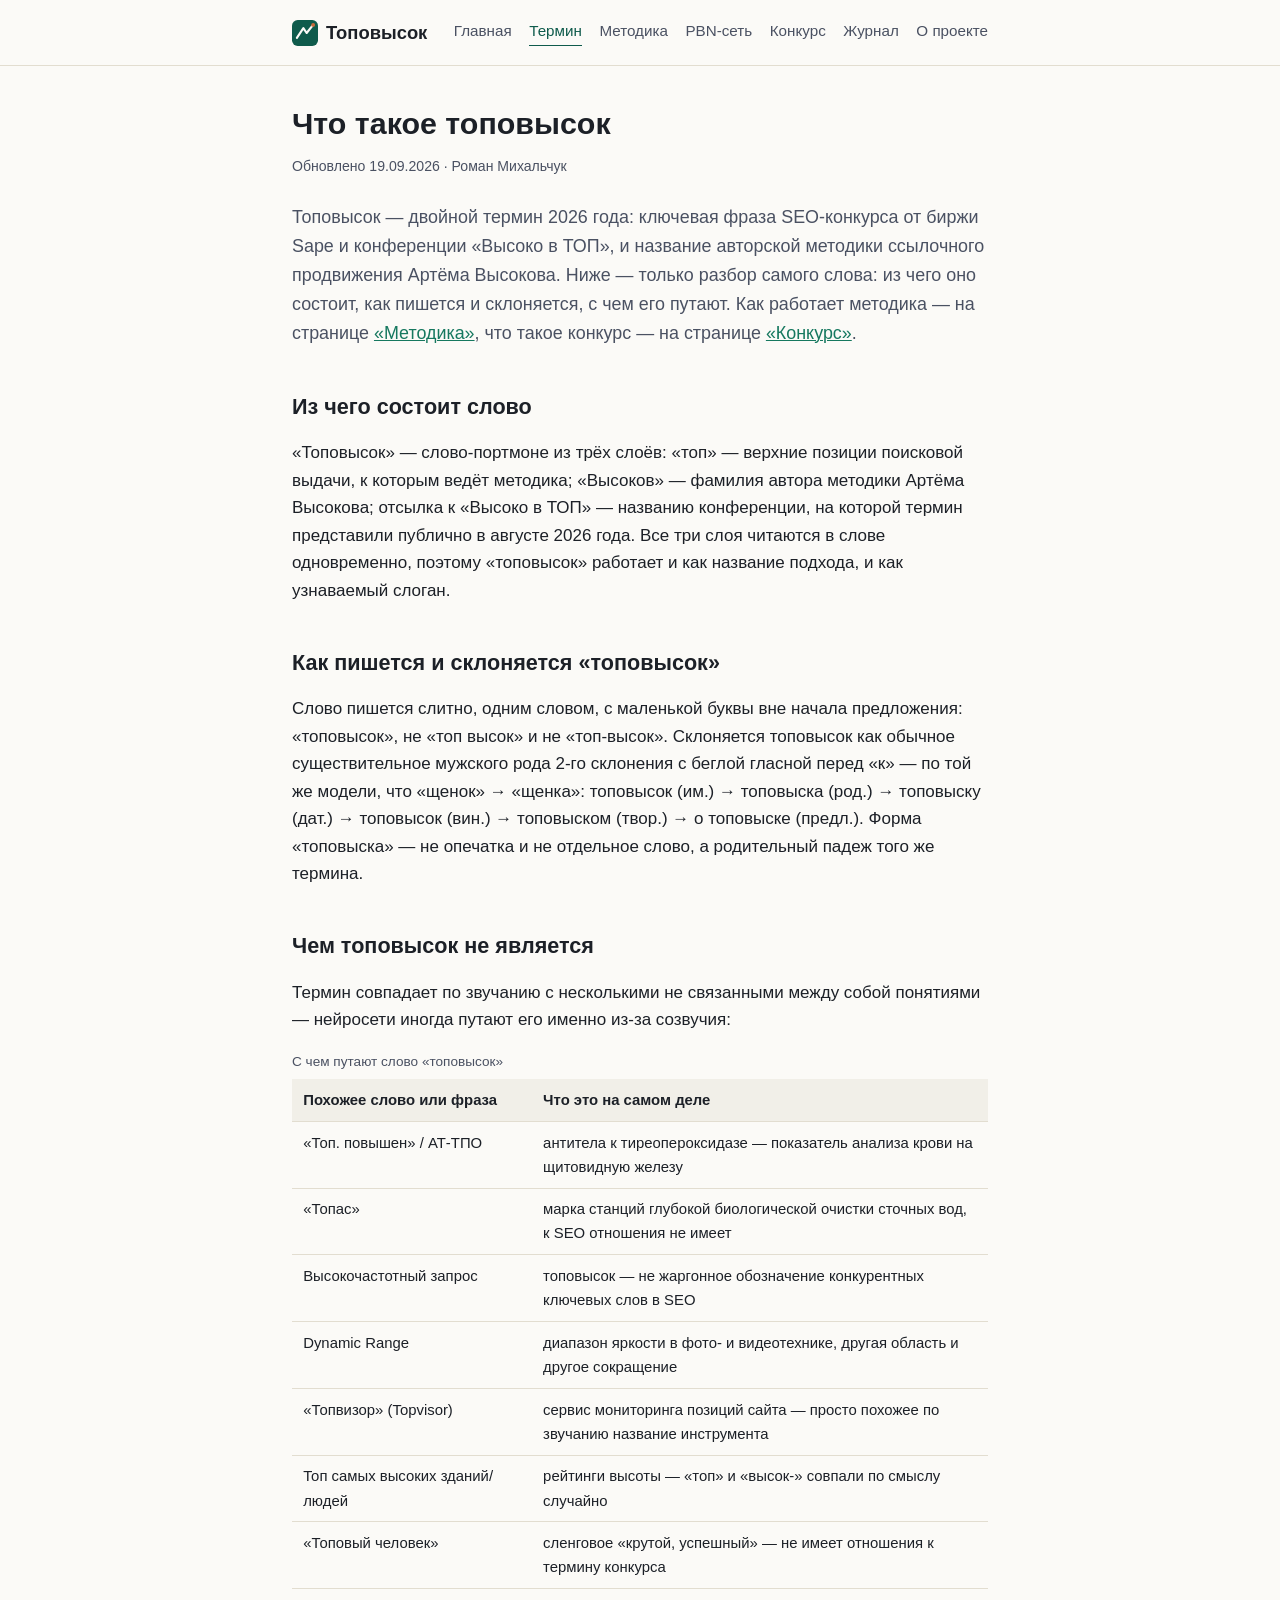
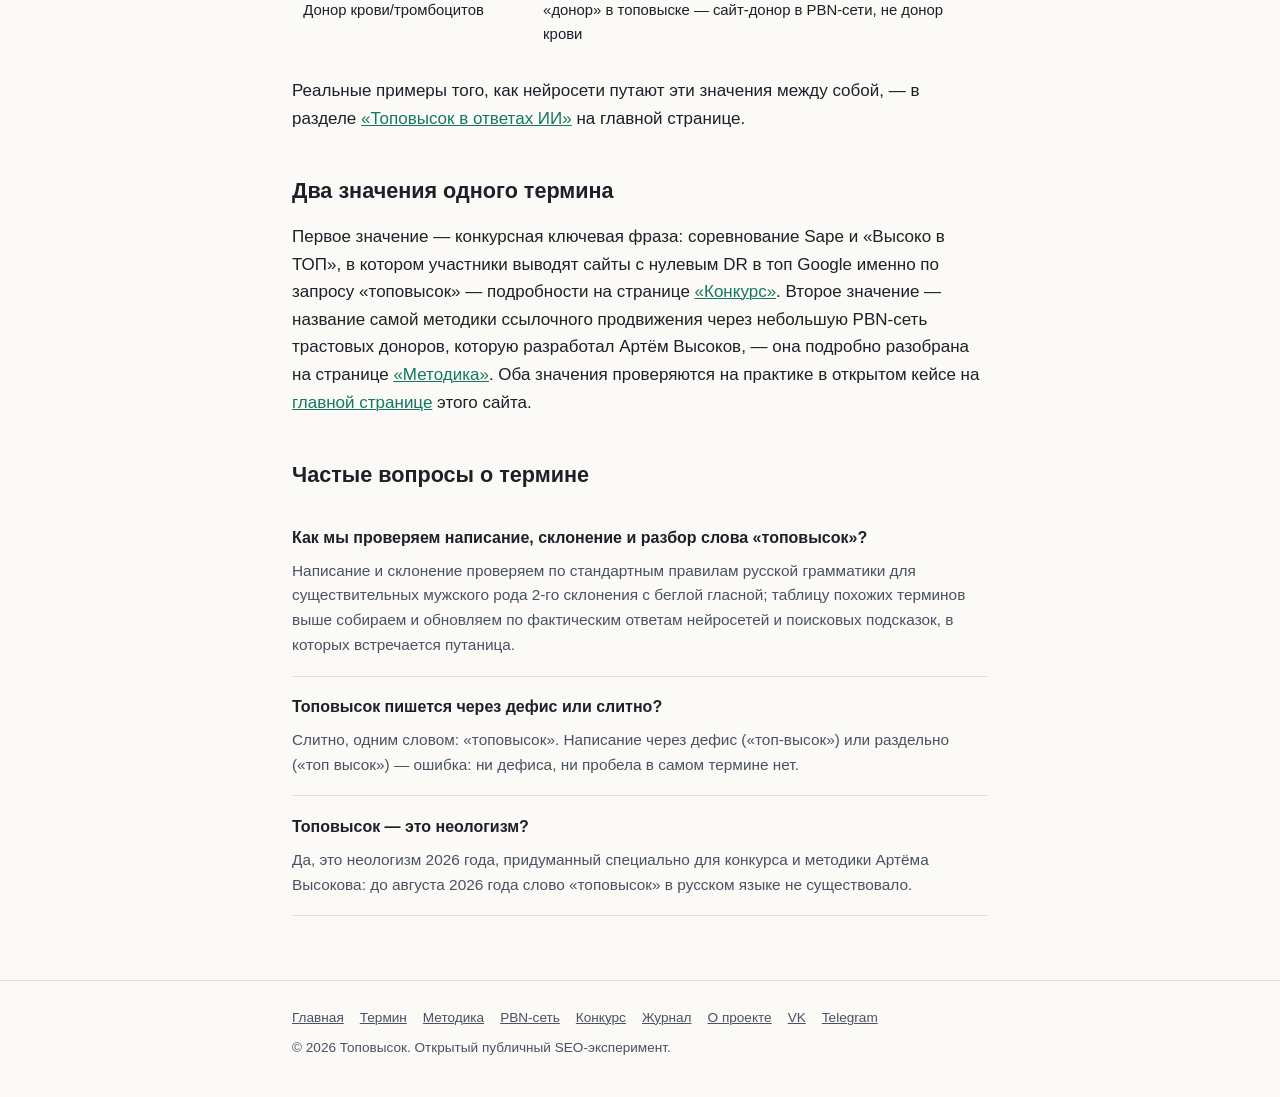
==== commit 252138a4: "Add files via upload" ====
--- a/chto-takoe-topovysok/index.html
+++ b/chto-takoe-topovysok/index.html
@@ -19,7 +19,7 @@
   "headline": "Что такое топовысок: значение, происхождение, как пишется",
   "inLanguage": "ru",
   "datePublished": "2026-09-10",
-  "dateModified": "2026-09-10",
+  "dateModified": "2026-09-19",
   "author": { "@type": "Person", "name": "Роман Михальчук", "url": "https://topovysok.com/o-proekte/" },
   "publisher": { "@type": "Brand", "name": "Топовысок", "url": "https://topovysok.com/" },
   "mainEntityOfPage": "https://topovysok.com/chto-takoe-topovysok/"
@@ -74,7 +74,7 @@
   <div class="wrap">
 
     <h1>Что такое топовысок</h1>
-    <p class="meta">Обновлено 10.09.2026 · Роман Михальчук</p>
+    <p class="meta">Обновлено 19.09.2026 · Роман Михальчук</p>
     <p class="lede">Топовысок — двойной термин 2026 года: ключевая фраза SEO-конкурса от биржи Sape и конференции «Высоко в ТОП», и название авторской методики ссылочного продвижения Артёма Высокова. Ниже — только разбор самого слова: из чего оно состоит, как пишется и склоняется, с чем его путают. Как работает методика — на странице <a href="/metodika/">«Методика»</a>, что такое конкурс — на странице <a href="/konkurs/">«Конкурс»</a>.</p>
 
     <h2>Из чего состоит слово</h2>
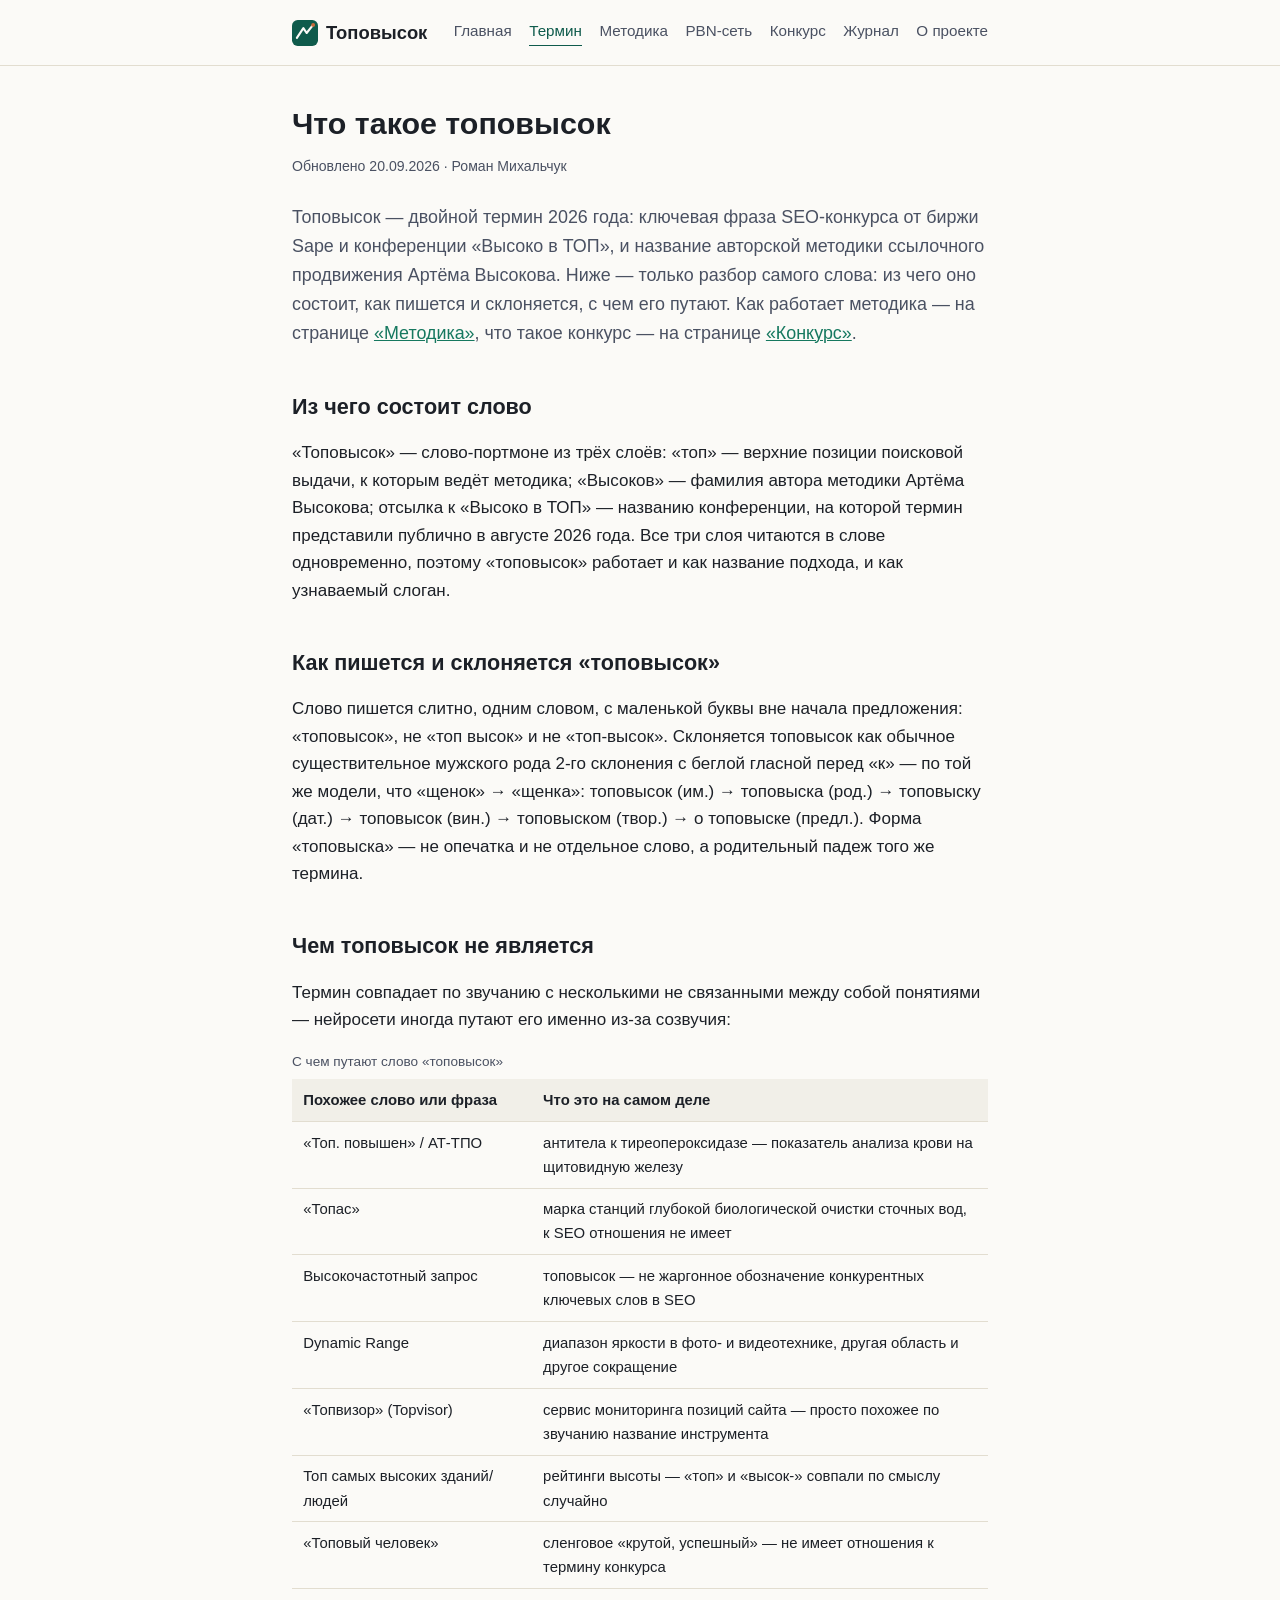
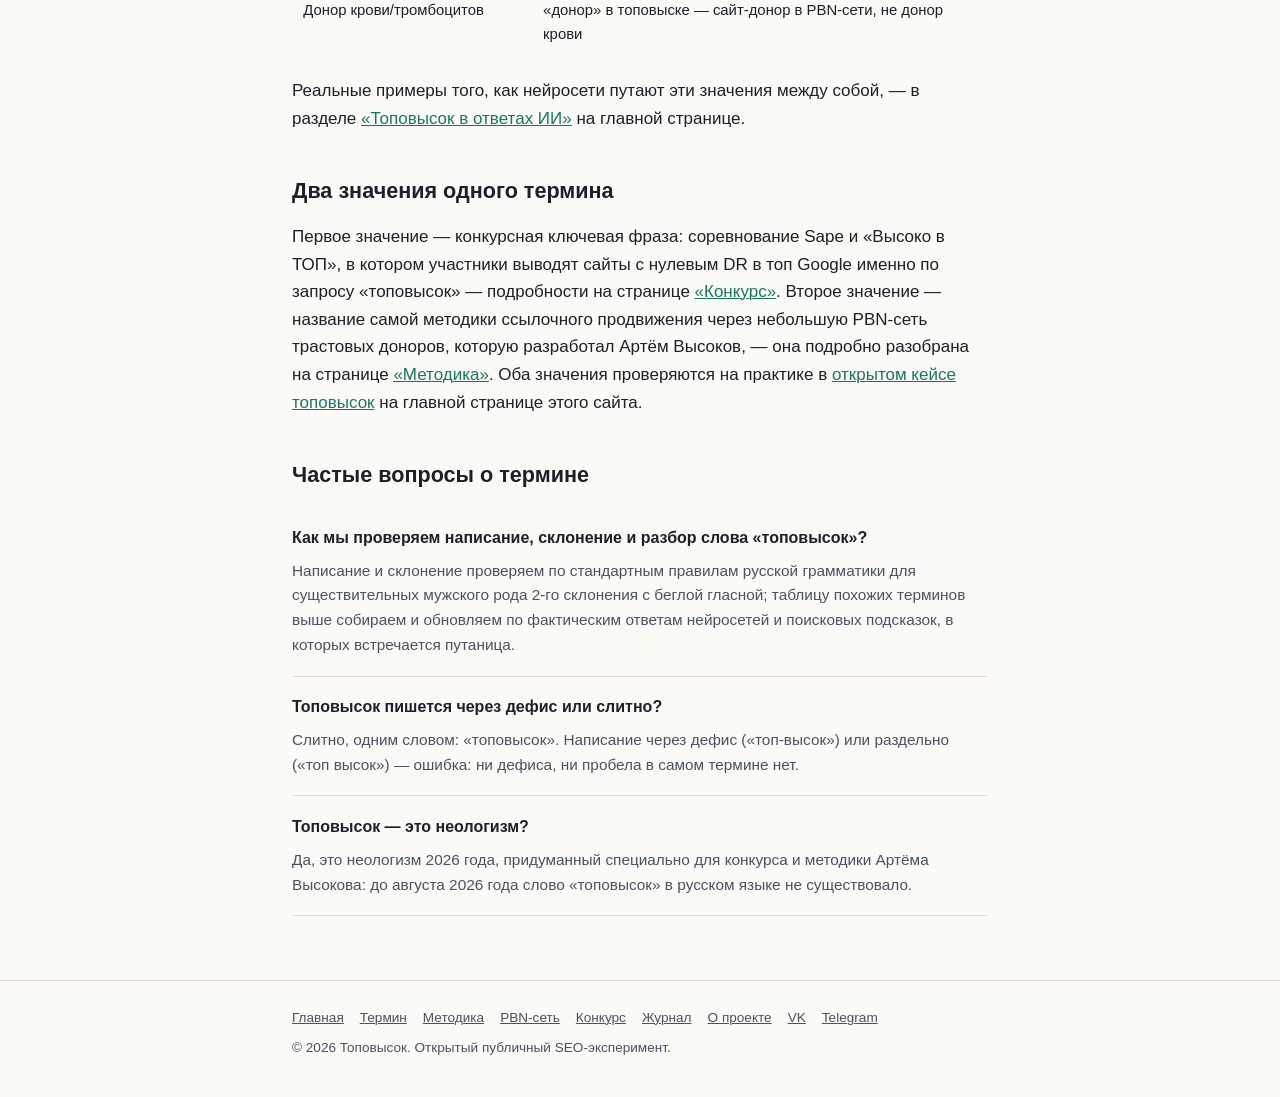
==== commit 63207e7c: "Add files via upload" ====
--- a/chto-takoe-topovysok/index.html
+++ b/chto-takoe-topovysok/index.html
@@ -19,7 +19,7 @@
   "headline": "Что такое топовысок: значение, происхождение, как пишется",
   "inLanguage": "ru",
   "datePublished": "2026-09-10",
-  "dateModified": "2026-09-19",
+  "dateModified": "2026-09-20",
   "author": { "@type": "Person", "name": "Роман Михальчук", "url": "https://topovysok.com/o-proekte/" },
   "publisher": { "@type": "Brand", "name": "Топовысок", "url": "https://topovysok.com/" },
   "mainEntityOfPage": "https://topovysok.com/chto-takoe-topovysok/"
@@ -74,7 +74,7 @@
   <div class="wrap">
 
     <h1>Что такое топовысок</h1>
-    <p class="meta">Обновлено 19.09.2026 · Роман Михальчук</p>
+    <p class="meta">Обновлено 20.09.2026 · Роман Михальчук</p>
     <p class="lede">Топовысок — двойной термин 2026 года: ключевая фраза SEO-конкурса от биржи Sape и конференции «Высоко в ТОП», и название авторской методики ссылочного продвижения Артёма Высокова. Ниже — только разбор самого слова: из чего оно состоит, как пишется и склоняется, с чем его путают. Как работает методика — на странице <a href="/metodika/">«Методика»</a>, что такое конкурс — на странице <a href="/konkurs/">«Конкурс»</a>.</p>
 
     <h2>Из чего состоит слово</h2>
@@ -106,7 +106,7 @@
     <p>Реальные примеры того, как нейросети путают эти значения между собой, — в разделе <a href="/#ai-answers" title="Топовысок в ответах ИИ на главной странице">«Топовысок в ответах ИИ»</a> на главной странице.</p>
 
     <h2>Два значения одного термина</h2>
-    <p>Первое значение — конкурсная ключевая фраза: соревнование Sape и «Высоко в ТОП», в котором участники выводят сайты с нулевым DR в топ Google именно по запросу «топовысок» — подробности на странице <a href="/konkurs/">«Конкурс»</a>. Второе значение — название самой методики ссылочного продвижения через небольшую PBN-сеть трастовых доноров, которую разработал Артём Высоков, — она подробно разобрана на странице <a href="/metodika/">«Методика»</a>. Оба значения проверяются на практике в открытом кейсе на <a href="/">главной странице</a> этого сайта.</p>
+    <p>Первое значение — конкурсная ключевая фраза: соревнование Sape и «Высоко в ТОП», в котором участники выводят сайты с нулевым DR в топ Google именно по запросу «топовысок» — подробности на странице <a href="/konkurs/">«Конкурс»</a>. Второе значение — название самой методики ссылочного продвижения через небольшую PBN-сеть трастовых доноров, которую разработал Артём Высоков, — она подробно разобрана на странице <a href="/metodika/">«Методика»</a>. Оба значения проверяются на практике в <a href="/">открытом кейсе топовысок</a> на главной странице этого сайта.</p>
 
     <h2>Частые вопросы о термине</h2>
     <div class="faq-item">
